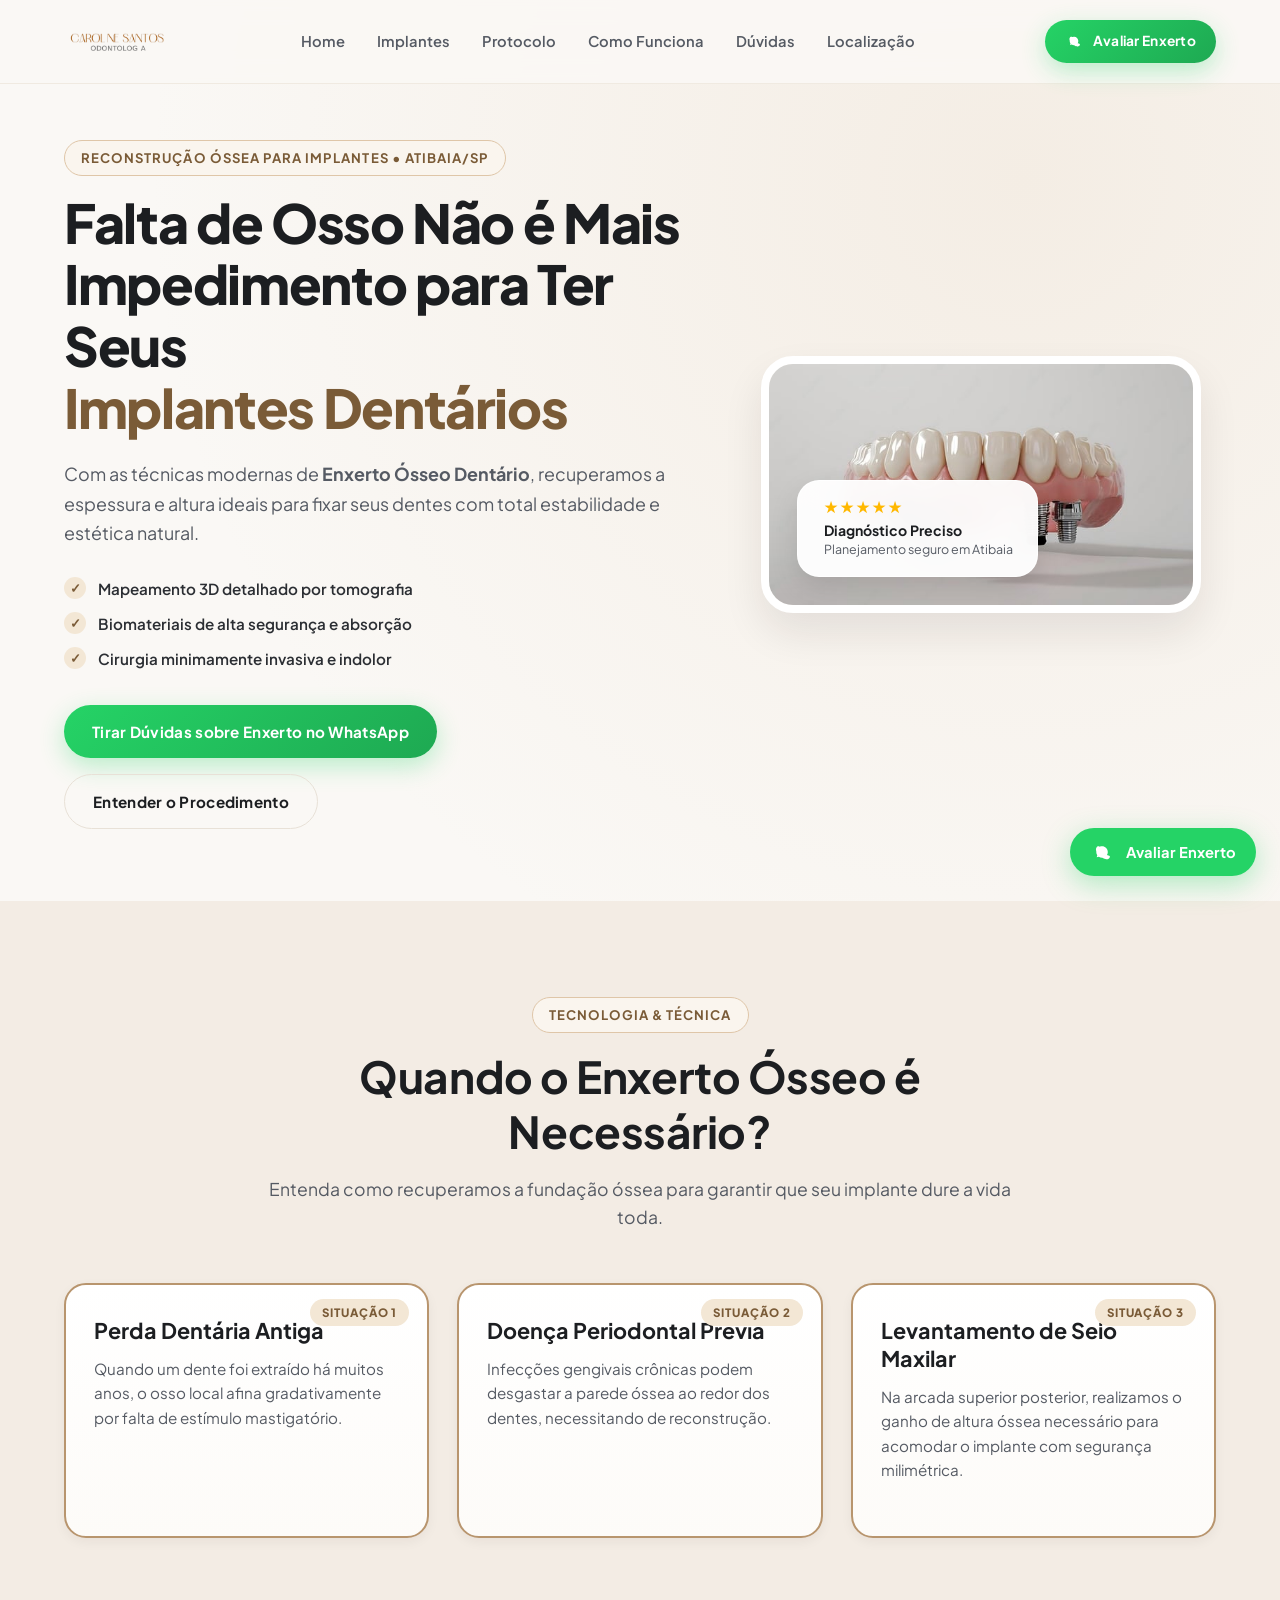
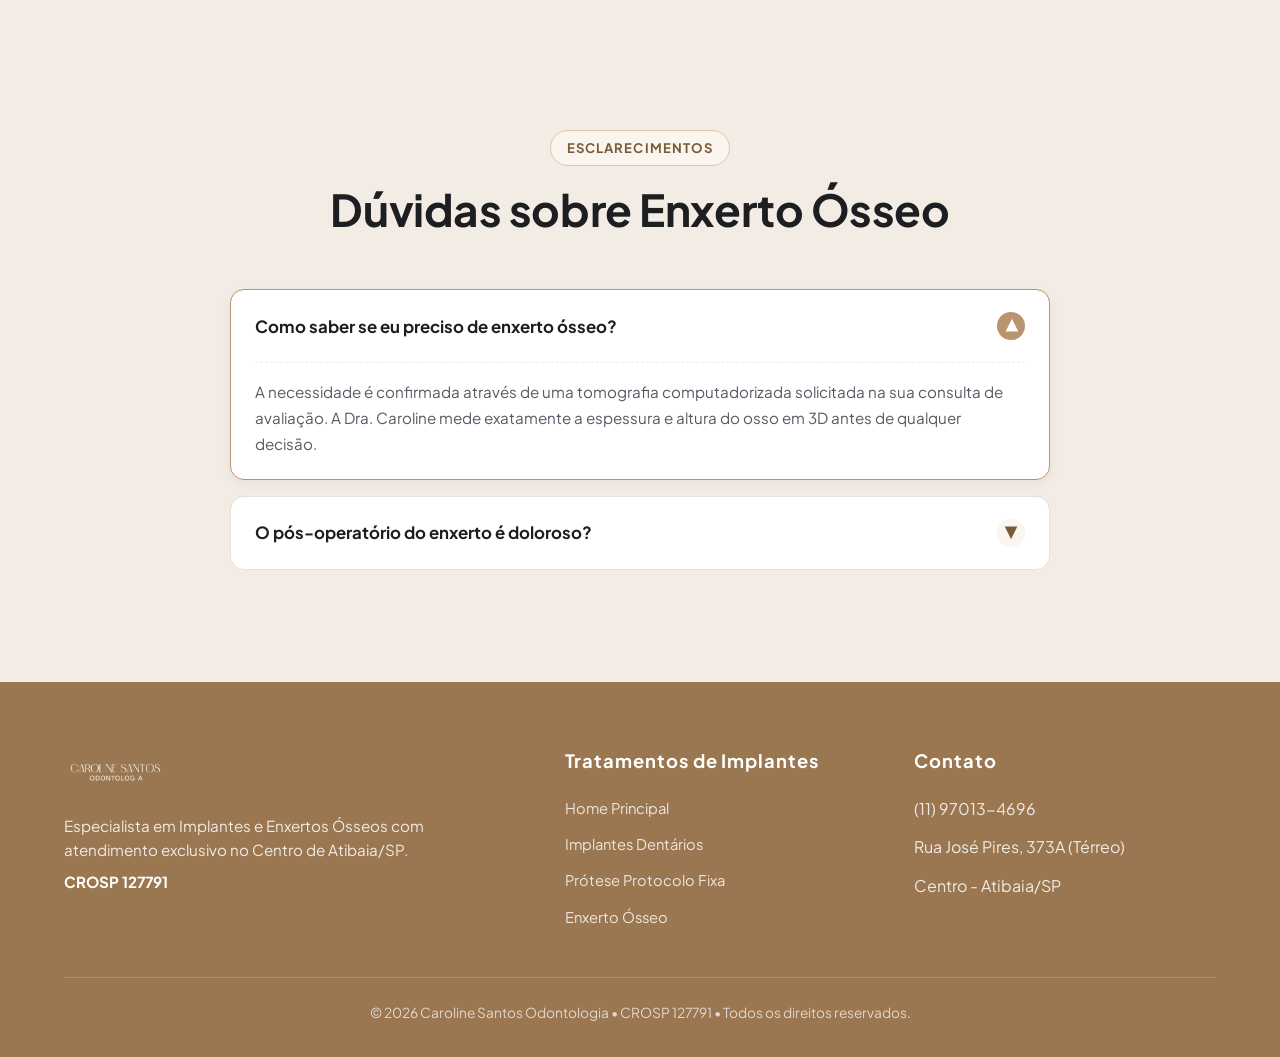
==== enxerto-osseo-atibaia.html @ 73efdcaf "feat(seo): add 3 dedicated landing pages for Implantes, Protocolo and Enxerto Osseo with cross-linki" ====
<!DOCTYPE html>
<html lang="pt-BR">

<head>
  <meta charset="UTF-8">
  <meta name="viewport" content="width=device-width, initial-scale=1.0">
  <title>Enxerto Ósseo Dentário em Atibaia | Dra. Caroline Santos CROSP 127791</title>

  <!-- Meta SEO & Busca Local -->
  <meta name="description"
    content="Tratamento especializado em Enxerto Ósseo Dentário no Centro de Atibaia. Recupere a estrutura e espessura óssea para colocar seu implante dentário com segurança e precisão. Dra. Caroline Santos.">
  <meta name="keywords"
    content="enxerto osseo dentario atibaia, enxerto osseo para implante atibaia, cirurgia de enxerto dentario atibaia, pouco osso para implante atibaia, dra caroline santos">
  <meta name="author" content="Dra. Caroline Santos - CROSP 127791">
  <meta name="robots" content="index, follow">
  <link rel="canonical" href="https://carolinesantosodontologia.com.br/enxerto-osseo-atibaia.html">

  <!-- Open Graph / Redes Sociais -->
  <meta property="og:type" content="website">
  <meta property="og:url" content="https://carolinesantosodontologia.com.br/enxerto-osseo-atibaia.html">
  <meta property="og:title" content="Enxerto Ósseo Dentário em Atibaia | Dra. Caroline Santos">
  <meta property="og:description"
    content="Descobriu que tem pouco osso para implante? Entenda como o enxerto ósseo reconstrói a base do seu sorriso em Atibaia.">
  <meta property="og:image" content="https://carolinesantosodontologia.com.br/assets/img/dra-caroline.webp">
  <meta property="og:locale" content="pt_BR">
  <meta property="og:site_name" content="Caroline Santos Odontologia">

  <!-- Favicon & App Icons -->
  <link rel="icon" type="image/svg+xml" href="assets/img/favicon.svg">
  <link rel="icon" type="image/png" sizes="192x192" href="assets/img/favicon-192.png">
  <link rel="icon" type="image/png" sizes="32x32" href="assets/img/favicon.png">
  <link rel="apple-touch-icon" sizes="180x180" href="assets/img/apple-touch-icon.png">
  <link rel="shortcut icon" href="favicon.ico">
  <meta name="theme-color" content="#FAF8F5">

  <!-- Estilos -->
  <link rel="stylesheet" href="css/style.css?v=4">

  <!-- Schema.org / Dentist & FAQ -->
  <script type="application/ld+json">
  {
    "@context": "https://schema.org",
    "@graph": [
      {
        "@type": "MedicalWebPage",
        "@id": "https://carolinesantosodontologia.com.br/enxerto-osseo-atibaia.html#webpage",
        "url": "https://carolinesantosodontologia.com.br/enxerto-osseo-atibaia.html",
        "name": "Enxerto Ósseo Dentário em Atibaia - Dra. Caroline Santos",
        "description": "Procedimento de reconstrução óssea para instalação segura de implantes dentários em Atibaia/SP.",
        "about": {
          "@type": "MedicalProcedure",
          "name": "Enxerto Ósseo Dentário",
          "procedureType": "SurgicalProcedure"
        }
      },
      {
        "@type": "Dentist",
        "@id": "https://carolinesantosodontologia.com.br/#dentist",
        "name": "Caroline Santos Odontologia",
        "legalName": "Caroline Santos Odontologia - CROSP 127791",
        "url": "https://carolinesantosodontologia.com.br/",
        "telephone": "+55-11-97013-4696",
        "address": {
          "@type": "PostalAddress",
          "streetAddress": "Rua José Pires, 373A, Térreo",
          "addressLocality": "Atibaia",
          "addressRegion": "SP",
          "postalCode": "12940-650",
          "addressCountry": "BR"
        }
      },
      {
        "@type": "FAQPage",
        "@id": "https://carolinesantosodontologia.com.br/enxerto-osseo-atibaia.html#faq",
        "mainEntity": [
          {
            "@type": "Question",
            "name": "Por que o osso da boca diminui após perder um dente?",
            "acceptedAnswer": {
              "@type": "Answer",
              "text": "O osso alveolar depende do estímulo da mastigação para se manter. Quando o dente é perdido, o organismo reabsorve esse osso gradualmente, diminuindo a altura e a espessura da gengiva."
            }
          },
          {
            "@type": "Question",
            "name": "O enxerto pode ser feito no mesmo dia do implante?",
            "acceptedAnswer": {
              "@type": "Answer",
              "text": "Em perdas ósseas leves a moderadas, é comum realizar o enxerto e a instalação do implante na mesma sessão cirúrgica. Em casos de perda severa, aguarda-se a maturação do enxerto para depois instalar o implante."
            }
          }
        ]
      }
    ]
  }
  </script>
</head>

<body>

  <!-- HEADER -->
  <header class="site-header" id="siteHeader">
    <div class="container header-container">
      <a href="index.html" class="brand-logo-link" title="Caroline Santos Odontologia - Página Inicial">
        <img src="assets/img/logo-transparent.webp" alt="Caroline Santos Odontologia - CROSP 127791"
          class="brand-logo-img" width="300" height="150">
      </a>

      <nav class="nav-menu" id="navMenu" aria-label="Navegação">
        <a href="index.html" class="nav-link">Home</a>
        <a href="implantes-dentarios-atibaia.html" class="nav-link">Implantes</a>
        <a href="protese-protocolo-atibaia.html" class="nav-link">Protocolo</a>
        <a href="#como-funciona" class="nav-link">Como Funciona</a>
        <a href="#faq" class="nav-link">Dúvidas</a>
        <a href="index.html#localizacao" class="nav-link">Localização</a>
      </nav>

      <div class="nav-actions">
        <a href="#" class="btn btn-whatsapp btn-sm" data-wa-topic="implantes" title="Avaliar Enxerto com a Dra. Carol">
          <svg width="18" height="18" viewBox="0 0 24 24" fill="currentColor">
            <path
              d="M12.031 6.172c-3.181 0-5.767 2.586-5.768 5.766-.001 1.298.38 2.27 1.019 3.287l-.582 2.128 2.182-.573c.978.58 1.911.928 3.145.929 3.178 0 5.767-2.587 5.768-5.766.001-3.187-2.575-5.77-5.764-5.771zm3.392 8.244c-.144.405-.837.774-1.17.824-.312.045-.634.055-1.042-.077-.428-.139-1.071-.412-1.825-1.082-.969-.861-1.61-1.925-1.802-2.253-.191-.328-.021-.505.15-.676.155-.154.346-.401.519-.601.173-.201.23-.346.346-.576.115-.23.058-.433-.029-.606-.086-.173-.778-1.874-1.066-2.566-.28-.673-.564-.582-.777-.593-.201-.01-.432-.012-.663-.012-.23 0-.605.086-.922.433-.317.346-1.21 1.184-1.21 2.887 0 1.703 1.239 3.348 1.412 3.579.173.231 2.437 3.722 5.904 5.221 2.88 1.246 3.468.997 4.09.939.622-.058 1.996-.816 2.284-1.605.288-.79.288-1.467.201-1.605-.086-.139-.317-.23-.663-.404z" />
          </svg>
          Avaliar Enxerto
        </a>
        <button class="mobile-toggle" id="mobileToggle" aria-label="Abrir Menu">
          <span></span>
          <span></span>
          <span></span>
        </button>
      </div>
    </div>
  </header>

  <main>
    <!-- HERO -->
    <section class="hero-section" id="inicio">
      <div class="container">
        <div class="hero-grid">
          <div class="hero-content">
            <span class="section-badge">
              Reconstrução Óssea para Implantes • Atibaia/SP
            </span>
            <h1 class="hero-title">
              Falta de Osso Não é Mais Impedimento para Ter Seus <span class="highlight">Implantes Dentários</span>
            </h1>
            <p class="hero-description">
              Com as técnicas modernas de <strong>Enxerto Ósseo Dentário</strong>, recuperamos a espessura e altura ideais para fixar seus dentes com total estabilidade e estética natural.
            </p>
            <div class="hero-badges-list">
              <div class="hero-badge-item">
                <span class="hero-badge-icon">✓</span>
                <span>Mapeamento 3D detalhado por tomografia</span>
              </div>
              <div class="hero-badge-item">
                <span class="hero-badge-icon">✓</span>
                <span>Biomateriais de alta segurança e absorção</span>
              </div>
              <div class="hero-badge-item">
                <span class="hero-badge-icon">✓</span>
                <span>Cirurgia minimamente invasiva e indolor</span>
              </div>
            </div>
            <div class="hero-actions">
              <a href="#" class="btn btn-whatsapp" data-wa-topic="implantes">
                Tirar Dúvidas sobre Enxerto no WhatsApp
              </a>
              <a href="#como-funciona" class="btn btn-outline">
                Entender o Procedimento
              </a>
            </div>
          </div>

          <div class="hero-image-wrapper">
            <div class="hero-image-frame">
              <img src="assets/img/implante-dentario.jpg" alt="Enxerto Ósseo e Tomografia em Atibaia"
                class="hero-dra-img" width="800" height="1000" loading="eager">
              <div class="hero-floating-card">
                <div>
                  <div class="floating-stars">★★★★★</div>
                  <div class="floating-text-title">Diagnóstico Preciso</div>
                  <div class="floating-text-sub">Planejamento seguro em Atibaia</div>
                </div>
              </div>
            </div>
          </div>
        </div>
      </div>
    </section>

    <!-- COMO FUNCIONA -->
    <section class="services-section" id="como-funciona">
      <div class="container">
        <div class="section-header">
          <span class="section-badge">Tecnologia & Técnica</span>
          <h2 class="section-title">Quando o Enxerto Ósseo é Necessário?</h2>
          <p class="section-subtitle">
            Entenda como recuperamos a fundação óssea para garantir que seu implante dure a vida toda.
          </p>
        </div>

        <div class="services-grid">
          <div class="service-card featured">
            <span class="service-featured-tag">Situação 1</span>
            <h3 class="service-title">Perda Dentária Antiga</h3>
            <p class="service-desc">
              Quando um dente foi extraído há muitos anos, o osso local afina gradativamente por falta de estímulo mastigatório.
            </p>
          </div>

          <div class="service-card featured">
            <span class="service-featured-tag">Situação 2</span>
            <h3 class="service-title">Doença Periodontal Prévia</h3>
            <p class="service-desc">
              Infecções gengivais crônicas podem desgastar a parede óssea ao redor dos dentes, necessitando de reconstrução.
            </p>
          </div>

          <div class="service-card featured">
            <span class="service-featured-tag">Situação 3</span>
            <h3 class="service-title">Levantamento de Seio Maxilar</h3>
            <p class="service-desc">
              Na arcada superior posterior, realizamos o ganho de altura óssea necessário para acomodar o implante com segurança milimétrica.
            </p>
          </div>
        </div>

      </div>
    </section>

    <!-- FAQ -->
    <section class="faq-section" id="faq">
      <div class="container">
        <div class="section-header">
          <span class="section-badge">Esclarecimentos</span>
          <h2 class="section-title">Dúvidas sobre Enxerto Ósseo</h2>
        </div>

        <div class="faq-wrapper">
          <div class="faq-item active">
            <button class="faq-question">
              <span>Como saber se eu preciso de enxerto ósseo?</span>
              <span class="faq-icon">▼</span>
            </button>
            <div class="faq-answer">
              <div class="faq-answer-inner">
                A necessidade é confirmada através de uma tomografia computadorizada solicitada na sua consulta de avaliação. A Dra. Caroline mede exatamente a espessura e altura do osso em 3D antes de qualquer decisão.
              </div>
            </div>
          </div>

          <div class="faq-item">
            <button class="faq-question">
              <span>O pós-operatório do enxerto é doloroso?</span>
              <span class="faq-icon">▼</span>
            </button>
            <div class="faq-answer">
              <div class="faq-answer-inner">
                Não. É prescrito um protocolo analgésico e anti-inflamatório preventivo. A maioria dos pacientes relata apenas um leve inchaço temporário nos primeiros 2 a 3 dias.
              </div>
            </div>
          </div>
        </div>
      </div>
    </section>
  </main>

  <!-- FOOTER -->
  <footer class="site-footer">
    <div class="container">
      <div class="footer-grid">
        <div class="footer-brand">
          <img src="assets/img/logo-transparent.webp" alt="Caroline Santos Odontologia" class="footer-logo-img"
            width="300" height="150">
          <p>
            Especialista em Implantes e Enxertos Ósseos com atendimento exclusivo no Centro de Atibaia/SP.
          </p>
          <p style="font-weight: 700; color: #FFFFFF; margin-top: 8px;">CROSP 127791</p>
        </div>

        <div>
          <h4 class="footer-heading">Tratamentos de Implantes</h4>
          <div class="footer-links-list">
            <a href="index.html" class="footer-link">Home Principal</a>
            <a href="implantes-dentarios-atibaia.html" class="footer-link">Implantes Dentários</a>
            <a href="protese-protocolo-atibaia.html" class="footer-link">Prótese Protocolo Fixa</a>
            <a href="enxerto-osseo-atibaia.html" class="footer-link">Enxerto Ósseo</a>
          </div>
        </div>

        <div>
          <h4 class="footer-heading">Contato</h4>
          <div class="footer-links-list" style="margin-bottom: 20px;">
            <span style="color: rgba(255,255,255,0.85);">(11) 97013-4696</span>
            <span style="color: rgba(255,255,255,0.85);">Rua José Pires, 373A (Térreo)</span>
            <span style="color: rgba(255,255,255,0.85);">Centro - Atibaia/SP</span>
          </div>
        </div>
      </div>

      <div class="footer-bottom">
        <p>© 2026 Caroline Santos Odontologia • CROSP 127791 • Todos os direitos reservados.</p>
      </div>
    </div>
  </footer>

  <!-- WhatsApp Flutuante -->
  <a href="#" class="floating-whatsapp" data-wa-topic="implantes" title="Falar no WhatsApp" id="whatsappFloating">
    <svg viewBox="0 0 24 24" fill="currentColor">
      <path
        d="M12.031 6.172c-3.181 0-5.767 2.586-5.768 5.766-.001 1.298.38 2.27 1.019 3.287l-.582 2.128 2.182-.573c.978.58 1.911.928 3.145.929 3.178 0 5.767-2.587 5.768-5.766.001-3.187-2.575-5.77-5.764-5.771zm3.392 8.244c-.144.405-.837.774-1.17.824-.312.045-.634.055-1.042-.077-.428-.139-1.071-.412-1.825-1.082-.969-.861-1.61-1.925-1.802-2.253-.191-.328-.021-.505.15-.676.155-.154.346-.401.519-.601.173-.201.23-.346.346-.576.115-.23.058-.433-.029-.606-.086-.173-.778-1.874-1.066-2.566-.28-.673-.564-.582-.777-.593-.201-.01-.432-.012-.663-.012-.23 0-.605.086-.922.433-.317.346-1.21 1.184-1.21 2.887 0 1.703 1.239 3.348 1.412 3.579.173.231 2.437 3.722 5.904 5.221 2.88 1.246 3.468.997 4.09.939.622-.058 1.996-.816 2.284-1.605.288-.79.288-1.467.201-1.605-.086-.139-.317-.23-.663-.404z" />
    </svg>
    <span>Avaliar Enxerto</span>
  </a>

  <script src="js/main.js"></script>
</body>

</html>
---- css/style.css ----
/* ==========================================================================
   DRA. CAROLINE SANTOS ODONTOLOGIA - DESIGN SYSTEM & STYLESHEET
   Identidade: Clean, Acolhedor, Sofisticado, Mobile-First
   ========================================================================== */

/* Google Fonts Import */
@import url('https://fonts.googleapis.com/css2?family=Plus+Jakarta+Sans:wght@300;400;500;600;700;800&display=swap');

:root {
  /* Paleta de Cores Elegante & Acolhedora */
  --color-bg: #FAF8F5;
  --color-surface: #FFFFFF;
  --color-surface-card: #FFFFFF;
  --color-surface-alt: #F3ECE4;
  --color-surface-hover: #FCFAF7;
  
  --color-gold-50: #FAF5EE;
  --color-gold-100: #F3E7D5;
  --color-gold-200: #DFC6A8;
  --color-gold-400: #C9A47B;
  --color-gold: #B8956E;
  --color-gold-dark: #9A7751;
  --color-gold-darker: #7A5B37;

  --color-charcoal-900: #1C1E21;
  --color-charcoal-800: #2B2E33;
  --color-charcoal-600: #555A63;
  --color-charcoal-400: #88909D;
  --color-border: #E8E1D7;
  --color-border-light: #F0EAE1;

  --color-whatsapp: #25D366;
  --color-whatsapp-dark: #128C7E;
  --color-whatsapp-glow: rgba(37, 211, 102, 0.35);

  --color-star: #FFB800;

  /* Tipografia */
  --font-heading: 'Plus Jakarta Sans', -apple-system, BlinkMacSystemFont, 'Segoe UI', Roboto, sans-serif;
  --font-sans: 'Plus Jakarta Sans', -apple-system, BlinkMacSystemFont, 'Segoe UI', Roboto, sans-serif;

  /* Sombras Suaves */
  --shadow-xs: 0 1px 3px rgba(33, 26, 18, 0.04);
  --shadow-sm: 0 4px 12px rgba(33, 26, 18, 0.05);
  --shadow-md: 0 10px 25px rgba(33, 26, 18, 0.07);
  --shadow-lg: 0 20px 40px rgba(33, 26, 18, 0.09);
  --shadow-gold: 0 8px 24px rgba(184, 149, 110, 0.25);

  /* Transições & Raios */
  --radius-sm: 8px;
  --radius-md: 14px;
  --radius-lg: 22px;
  --radius-xl: 32px;
  --radius-pill: 9999px;

  --transition-fast: 0.2s cubic-bezier(0.16, 1, 0.3, 1);
  --transition-base: 0.3s cubic-bezier(0.16, 1, 0.3, 1);
  --transition-smooth: 0.5s cubic-bezier(0.16, 1, 0.3, 1);

  --max-width: 1200px;
  --header-height: 84px;
}

/* ==========================================================================
   RESET & BASE
   ========================================================================== */
*, *::before, *::after {
  box-sizing: border-box;
  margin: 0;
  padding: 0;
}

html {
  scroll-behavior: smooth;
  font-size: 16px;
  -webkit-text-size-adjust: 100%;
}

body {
  font-family: var(--font-sans);
  background-color: var(--color-bg);
  color: var(--color-charcoal-800);
  line-height: 1.65;
  -webkit-font-smoothing: antialiased;
  -moz-osx-font-smoothing: grayscale;
  overflow-x: hidden;
}

img, picture, svg, video {
  display: block;
  max-width: 100%;
  height: auto;
}

a {
  color: inherit;
  text-decoration: none;
  transition: color var(--transition-fast);
}

button {
  font-family: inherit;
  cursor: pointer;
  border: none;
  background: none;
}

ul, ol {
  list-style: none;
}

.container {
  width: 100%;
  max-width: var(--max-width);
  margin-left: auto;
  margin-right: auto;
  padding-left: 24px;
  padding-right: 24px;
}

/* ==========================================================================
   TIPOGRAFIA & TÍTULOS
   ========================================================================== */
.section-badge {
  display: inline-flex;
  align-items: center;
  gap: 8px;
  padding: 6px 16px;
  background: var(--color-gold-50);
  border: 1px solid var(--color-gold-200);
  border-radius: var(--radius-pill);
  font-size: 0.82rem;
  font-weight: 700;
  letter-spacing: 0.08em;
  text-transform: uppercase;
  color: var(--color-gold-darker);
  margin-bottom: 16px;
}

.section-badge svg {
  color: var(--color-gold);
}

.section-header {
  text-align: center;
  max-width: 760px;
  margin: 0 auto 52px auto;
}

.section-title {
  font-family: var(--font-heading);
  font-size: clamp(2rem, 3.6vw, 2.75rem);
  font-weight: 700;
  color: var(--color-charcoal-900);
  line-height: 1.25;
  letter-spacing: -0.01em;
  margin-bottom: 16px;
}

.section-subtitle {
  font-size: 1.1rem;
  color: var(--color-charcoal-600);
  line-height: 1.6;
}

/* ==========================================================================
   BOTÕES & CTAS
   ========================================================================== */
.btn {
  display: inline-flex;
  align-items: center;
  justify-content: center;
  gap: 10px;
  padding: 14px 28px;
  border-radius: var(--radius-pill);
  font-size: 0.95rem;
  font-weight: 700;
  letter-spacing: 0.02em;
  transition: all var(--transition-base);
  text-align: center;
  white-space: nowrap;
}

.btn-primary {
  background: linear-gradient(135deg, var(--color-gold) 0%, var(--color-gold-dark) 100%);
  color: #FFFFFF;
  box-shadow: var(--shadow-gold);
}

.btn-primary:hover {
  transform: translateY(-2px);
  box-shadow: 0 12px 28px rgba(184, 149, 110, 0.38);
  background: linear-gradient(135deg, var(--color-gold-400) 0%, var(--color-gold) 100%);
  color: #FFFFFF;
}

.btn-whatsapp {
  background: linear-gradient(135deg, #25D366 0%, #1EA952 100%);
  color: #FFFFFF;
  box-shadow: 0 8px 24px rgba(37, 211, 102, 0.3);
}

.btn-whatsapp:hover {
  transform: translateY(-2px);
  box-shadow: 0 12px 28px rgba(37, 211, 102, 0.45);
  background: linear-gradient(135deg, #2EE06E 0%, #1FA450 100%);
  color: #FFFFFF;
}

.btn-outline {
  background: transparent;
  color: var(--color-charcoal-900);
  border: 1.5px solid var(--color-border);
}

.btn-outline:hover {
  border-color: var(--color-gold);
  color: var(--color-gold-darker);
  background: var(--color-gold-50);
  transform: translateY(-2px);
}

.btn-sm {
  padding: 10px 20px;
  font-size: 0.86rem;
}

/* ==========================================================================
   HEADER / NAVBAR
   ========================================================================== */
.site-header {
  position: fixed;
  top: 0;
  left: 0;
  width: 100%;
  height: var(--header-height);
  background: rgba(250, 248, 245, 0.92);
  backdrop-filter: blur(14px);
  -webkit-backdrop-filter: blur(14px);
  z-index: 1000;
  border-bottom: 1px solid var(--color-border-light);
  transition: all var(--transition-base);
}

.site-header.scrolled {
  height: 72px;
  background: rgba(255, 255, 255, 0.96);
  box-shadow: var(--shadow-sm);
}

.header-container {
  display: flex;
  align-items: center;
  justify-content: space-between;
  height: 100%;
}

.brand-logo-link {
  display: flex;
  align-items: center;
  gap: 12px;
}

.brand-logo-img {
  height: 54px;
  width: auto;
  object-fit: contain;
  transition: transform var(--transition-fast);
}

.brand-logo-link:hover .brand-logo-img {
  transform: scale(1.02);
}

.footer-logo-img {
  height: 52px;
  width: auto;
  object-fit: contain;
  filter: brightness(0) invert(1);
}

.nav-menu {
  display: flex;
  align-items: center;
  gap: 32px;
}

.nav-link {
  font-size: 0.92rem;
  font-weight: 600;
  color: var(--color-charcoal-600);
  position: relative;
  padding: 6px 0;
}

.nav-link::after {
  content: '';
  position: absolute;
  bottom: 0;
  left: 0;
  width: 0;
  height: 2px;
  background: var(--color-gold);
  transition: width var(--transition-fast);
}

.nav-link:hover {
  color: var(--color-gold-darker);
}

.nav-link:hover::after,
.nav-link.active::after {
  width: 100%;
}

.nav-actions {
  display: flex;
  align-items: center;
  gap: 16px;
}

.mobile-toggle {
  display: none;
  flex-direction: column;
  justify-content: center;
  gap: 5px;
  width: 40px;
  height: 40px;
  border-radius: var(--radius-sm);
  background: var(--color-gold-50);
  border: 1px solid var(--color-border);
  padding: 8px;
  z-index: 1100;
}

.mobile-toggle span {
  display: block;
  height: 2px;
  width: 100%;
  background: var(--color-charcoal-900);
  border-radius: 2px;
  transition: all var(--transition-fast);
}

.mobile-toggle.open span:nth-child(1) {
  transform: translateY(7px) rotate(45deg);
}

.mobile-toggle.open span:nth-child(2) {
  opacity: 0;
}

.mobile-toggle.open span:nth-child(3) {
  transform: translateY(-7px) rotate(-45deg);
}

/* ==========================================================================
   HERO SECTION
   ========================================================================== */
.hero-section {
  padding-top: calc(var(--header-height) + 56px);
  padding-bottom: 72px;
  position: relative;
  background: radial-gradient(circle at 80% 20%, rgba(223, 198, 168, 0.22) 0%, rgba(250, 248, 245, 0) 70%);
  overflow: hidden;
}

.hero-grid {
  display: grid;
  grid-template-columns: 1.15fr 0.85fr;
  align-items: center;
  gap: 48px;
}

.hero-content {
  max-width: 620px;
}

.hero-title {
  font-family: var(--font-heading);
  font-size: clamp(2.35rem, 4.2vw, 3.4rem);
  font-weight: 800;
  line-height: 1.15;
  letter-spacing: -0.025em;
  color: var(--color-charcoal-900);
  margin-bottom: 20px;
}

.hero-title .highlight {
  color: var(--color-gold-darker);
  position: relative;
  display: inline-block;
}

.hero-description {
  font-size: 1.12rem;
  color: var(--color-charcoal-600);
  line-height: 1.65;
  margin-bottom: 28px;
}

.hero-badges-list {
  display: flex;
  flex-direction: column;
  gap: 10px;
  margin-bottom: 34px;
}

.hero-badge-item {
  display: flex;
  align-items: center;
  gap: 12px;
  font-size: 0.95rem;
  font-weight: 600;
  color: var(--color-charcoal-800);
}

.hero-badge-icon {
  width: 22px;
  height: 22px;
  border-radius: 50%;
  background: var(--color-gold-100);
  color: var(--color-gold-darker);
  display: flex;
  align-items: center;
  justify-content: center;
  font-size: 0.8rem;
  flex-shrink: 0;
}

.hero-actions {
  display: flex;
  align-items: center;
  gap: 16px;
  flex-wrap: wrap;
}

.hero-image-wrapper {
  position: relative;
  display: flex;
  justify-content: center;
}

.hero-image-frame {
  position: relative;
  width: 100%;
  max-width: 440px;
  border-radius: var(--radius-xl);
  overflow: hidden;
  box-shadow: var(--shadow-lg);
  border: 8px solid var(--color-surface);
  background: var(--color-gold-50);
}

.hero-dra-img {
  width: 100%;
  height: auto;
  object-fit: cover;
  transition: transform var(--transition-smooth);
}

.hero-image-frame:hover .hero-dra-img {
  transform: scale(1.03);
}

/* Floating Card no Hero */
.hero-floating-card {
  position: absolute;
  bottom: 28px;
  left: 28px;
  background: rgba(255, 255, 255, 0.95);
  backdrop-filter: blur(12px);
  border-radius: var(--radius-lg);
  padding: 18px 24px 18px 26px;
  box-shadow: 0 12px 28px rgba(0, 0, 0, 0.12);
  border: 1px solid rgba(255, 255, 255, 0.85);
  display: flex;
  align-items: center;
  gap: 16px;
  animation: floatSlow 5s ease-in-out infinite;
}

@keyframes floatSlow {
  0%, 100% { transform: translateY(0); }
  50% { transform: translateY(-8px); }
}

.floating-stars {
  color: var(--color-star);
  font-size: 1rem;
  letter-spacing: 2px;
  line-height: 1;
  margin-bottom: 6px;
}

.floating-text-title {
  font-size: 0.88rem;
  font-weight: 700;
  color: var(--color-charcoal-900);
  line-height: 1.3;
  margin-bottom: 2px;
}

.floating-text-sub {
  font-size: 0.78rem;
  color: var(--color-charcoal-600);
  line-height: 1.35;
}

/* ==========================================================================
   TRUST / STATS BAR
   ========================================================================== */
.trust-bar {
  background: var(--color-surface);
  border-top: 1px solid var(--color-border-light);
  border-bottom: 1px solid var(--color-border-light);
  padding: 32px 0;
}

.stats-grid {
  display: grid;
  grid-template-columns: repeat(4, 1fr);
  gap: 24px;
  text-align: center;
}

.stat-item {
  position: relative;
  padding: 0 16px;
}

.stat-item:not(:last-child)::after {
  content: '';
  position: absolute;
  right: 0;
  top: 15%;
  height: 70%;
  width: 1px;
  background: var(--color-border-light);
}

.stat-number {
  font-family: var(--font-heading);
  font-size: 2.2rem;
  font-weight: 800;
  letter-spacing: -0.02em;
  color: var(--color-gold-darker);
  line-height: 1.1;
  margin-bottom: 6px;
}

.stat-label {
  font-size: 0.88rem;
  font-weight: 600;
  color: var(--color-charcoal-600);
}

/* ==========================================================================
   SOBRE MIM (DRA. CAROLINE SANTOS)
   ========================================================================== */
.about-section {
  padding: 96px 0;
  background: var(--color-bg);
}

.about-grid {
  display: grid;
  grid-template-columns: 0.9fr 1.1fr;
  align-items: center;
  gap: 64px;
}

.about-image-col {
  position: relative;
}

.about-photo-wrapper {
  position: relative;
  border-radius: var(--radius-xl);
  overflow: hidden;
  box-shadow: var(--shadow-md);
  border: 6px solid #FFFFFF;
}

.about-photo-wrapper img {
  width: 100%;
  height: auto;
  display: block;
}

.about-badge-cro {
  position: absolute;
  top: 20px;
  right: 20px;
  background: rgba(28, 30, 33, 0.88);
  color: #FFFFFF;
  padding: 8px 16px;
  border-radius: var(--radius-pill);
  font-size: 0.82rem;
  font-weight: 700;
  letter-spacing: 0.05em;
  backdrop-filter: blur(8px);
}

.about-content h2 {
  font-family: var(--font-heading);
  font-size: clamp(2rem, 3.2vw, 2.6rem);
  font-weight: 700;
  color: var(--color-charcoal-900);
  line-height: 1.25;
  margin-bottom: 20px;
}

.about-lead {
  font-size: 1.15rem;
  font-weight: 600;
  color: var(--color-gold-darker);
  line-height: 1.6;
  margin-bottom: 18px;
}

.about-text {
  font-size: 1rem;
  color: var(--color-charcoal-600);
  line-height: 1.75;
  margin-bottom: 24px;
}

.credentials-list {
  display: grid;
  grid-template-columns: 1fr 1fr;
  gap: 14px;
  margin-bottom: 32px;
}

.credential-item {
  display: flex;
  align-items: flex-start;
  gap: 10px;
  font-size: 0.92rem;
  color: var(--color-charcoal-800);
  font-weight: 500;
}

.credential-icon {
  color: var(--color-gold);
  flex-shrink: 0;
  margin-top: 3px;
}

/* ==========================================================================
   TRATAMENTOS ODONTOLÓGICOS
   ========================================================================== */
.services-section {
  padding: 96px 0;
  background: var(--color-surface-alt);
}

.services-grid {
  display: grid;
  grid-template-columns: repeat(auto-fit, minmax(320px, 1fr));
  gap: 28px;
}

.service-card {
  background: var(--color-surface);
  border-radius: var(--radius-lg);
  padding: 32px 28px;
  border: 1px solid var(--color-border);
  box-shadow: var(--shadow-sm);
  transition: all var(--transition-base);
  display: flex;
  flex-direction: column;
  position: relative;
  overflow: hidden;
}

.service-card:hover {
  transform: translateY(-6px);
  box-shadow: var(--shadow-md);
  border-color: var(--color-gold-200);
}

.service-card.featured {
  border: 2px solid var(--color-gold);
  background: linear-gradient(180deg, #FFFFFF 0%, #FDFBF8 100%);
}

.service-featured-tag {
  position: absolute;
  top: 14px;
  right: 18px;
  background: var(--color-gold-100);
  color: var(--color-gold-darker);
  font-size: 0.72rem;
  font-weight: 800;
  text-transform: uppercase;
  letter-spacing: 0.08em;
  padding: 4px 12px;
  border-radius: var(--radius-pill);
}

.service-icon-box {
  width: 58px;
  height: 58px;
  border-radius: var(--radius-md);
  background: var(--color-gold-50);
  border: 1px solid var(--color-gold-200);
  color: var(--color-gold-darker);
  display: flex;
  align-items: center;
  justify-content: center;
  margin-bottom: 22px;
}

.service-title {
  font-family: var(--font-heading);
  font-size: 1.35rem;
  font-weight: 700;
  color: var(--color-charcoal-900);
  margin-bottom: 12px;
  line-height: 1.3;
}

.service-desc {
  font-size: 0.95rem;
  color: var(--color-charcoal-600);
  line-height: 1.6;
  margin-bottom: 22px;
  flex-grow: 1;
}

.service-card-link {
  display: inline-flex;
  align-items: center;
  gap: 8px;
  font-size: 0.88rem;
  font-weight: 700;
  color: var(--color-gold-darker);
  margin-top: auto;
  transition: gap var(--transition-fast);
}

.service-card-link:hover {
  gap: 12px;
  color: var(--color-charcoal-900);
}

/* ==========================================================================
   DIFERENCIAIS REAIS (SEM SCANNER 3D)
   ========================================================================== */
.differentials-section {
  padding: 96px 0;
  background: var(--color-bg);
}

.differentials-grid {
  display: grid;
  grid-template-columns: repeat(auto-fit, minmax(280px, 1fr));
  gap: 28px;
  margin-bottom: 56px;
}

.differential-card {
  background: var(--color-surface);
  border-radius: var(--radius-md);
  padding: 32px 24px;
  border: 1px solid var(--color-border-light);
  box-shadow: var(--shadow-xs);
  transition: all var(--transition-base);
  text-align: center;
}

.differential-card:hover {
  transform: translateY(-4px);
  box-shadow: var(--shadow-sm);
  border-color: var(--color-gold-200);
}

.diff-icon-circle {
  width: 64px;
  height: 64px;
  border-radius: 50%;
  background: var(--color-gold-50);
  color: var(--color-gold-darker);
  display: flex;
  align-items: center;
  justify-content: center;
  margin: 0 auto 20px auto;
  border: 1px solid var(--color-gold-200);
}

.diff-title {
  font-family: var(--font-heading);
  font-size: 1.18rem;
  font-weight: 700;
  color: var(--color-charcoal-900);
  margin-bottom: 12px;
}

.diff-text {
  font-size: 0.92rem;
  color: var(--color-charcoal-600);
  line-height: 1.6;
}

/* Banner de Acessibilidade Real */
.accessibility-banner {
  background: var(--color-surface);
  border: 1px solid var(--color-border);
  border-radius: var(--radius-xl);
  overflow: hidden;
  box-shadow: var(--shadow-sm);
  display: grid;
  grid-template-columns: 1fr 1fr;
  align-items: center;
}

.acc-banner-content {
  padding: 48px;
}

.acc-banner-content h3 {
  font-family: var(--font-heading);
  font-size: 1.85rem;
  font-weight: 700;
  color: var(--color-charcoal-900);
  margin-bottom: 16px;
  line-height: 1.3;
}

.acc-banner-content p {
  font-size: 1rem;
  color: var(--color-charcoal-600);
  line-height: 1.65;
  margin-bottom: 24px;
}

.acc-features-list {
  display: flex;
  flex-direction: column;
  gap: 12px;
}

.acc-feature-item {
  display: flex;
  align-items: center;
  gap: 12px;
  font-size: 0.95rem;
  font-weight: 600;
  color: var(--color-charcoal-800);
}

.acc-banner-image {
  height: 100%;
  min-height: 340px;
  position: relative;
  overflow: hidden;
}

.acc-banner-image img {
  width: 100%;
  height: 100%;
  object-fit: cover;
}

/* ==========================================================================
   AVALIAÇÕES REAIS (GOOGLE REVIEWS)
   ========================================================================== */
.reviews-section {
  padding: 96px 0;
  background: var(--color-surface-alt);
}

.google-trust-badge {
  display: inline-flex;
  align-items: center;
  gap: 12px;
  background: #FFFFFF;
  padding: 10px 22px;
  border-radius: var(--radius-pill);
  box-shadow: var(--shadow-xs);
  border: 1px solid var(--color-border);
  margin-bottom: 20px;
}

.google-icon-svg {
  width: 22px;
  height: 22px;
}

.reviews-grid {
  display: grid;
  grid-template-columns: repeat(auto-fit, minmax(320px, 1fr));
  gap: 24px;
  margin-bottom: 40px;
}

.review-card {
  background: #FFFFFF;
  border-radius: var(--radius-md);
  padding: 28px;
  border: 1px solid var(--color-border);
  box-shadow: var(--shadow-xs);
  transition: all var(--transition-base);
  display: flex;
  flex-direction: column;
  justify-content: space-between;
}

.review-card:hover {
  transform: translateY(-4px);
  box-shadow: var(--shadow-sm);
}

.review-card-top {
  display: flex;
  align-items: center;
  justify-content: space-between;
  margin-bottom: 16px;
}

.review-author-info {
  display: flex;
  align-items: center;
  gap: 12px;
}

.review-avatar {
  width: 44px;
  height: 44px;
  border-radius: 50%;
  background: var(--color-gold-100);
  color: var(--color-gold-darker);
  font-weight: 700;
  font-size: 1.1rem;
  display: flex;
  align-items: center;
  justify-content: center;
}

.review-author-name {
  font-weight: 700;
  font-size: 0.95rem;
  color: var(--color-charcoal-900);
}

.review-author-loc {
  font-size: 0.8rem;
  color: var(--color-charcoal-400);
}

.review-stars {
  color: var(--color-star);
  font-size: 1rem;
  letter-spacing: 2px;
  margin-bottom: 14px;
}

.review-text {
  font-size: 0.92rem;
  color: var(--color-charcoal-600);
  line-height: 1.65;
  font-style: italic;
}

/* ==========================================================================
   ARTIGOS E GUIA DO PACIENTE (ANTIGO BLOG INTEGRADO)
   ========================================================================== */
.articles-section {
  padding: 96px 0;
  background: var(--color-bg);
}

.articles-grid {
  display: grid;
  grid-template-columns: repeat(auto-fit, minmax(320px, 1fr));
  gap: 28px;
}

.article-card {
  background: var(--color-surface);
  border-radius: var(--radius-lg);
  overflow: hidden;
  border: 1px solid var(--color-border);
  box-shadow: var(--shadow-xs);
  transition: all var(--transition-base);
  display: flex;
  flex-direction: column;
}

.article-card:hover {
  transform: translateY(-5px);
  box-shadow: var(--shadow-md);
  border-color: var(--color-gold-200);
}

.article-image-box {
  height: 200px;
  overflow: hidden;
  background: var(--color-gold-50);
  position: relative;
}

.article-image-box img {
  width: 100%;
  height: 100%;
  object-fit: cover;
  transition: transform var(--transition-smooth);
}

.article-card:hover .article-image-box img {
  transform: scale(1.05);
}

.article-content {
  padding: 24px;
  display: flex;
  flex-direction: column;
  flex-grow: 1;
}

.article-category {
  font-size: 0.75rem;
  font-weight: 700;
  text-transform: uppercase;
  color: var(--color-gold-darker);
  letter-spacing: 0.08em;
  margin-bottom: 8px;
}

.article-title {
  font-family: var(--font-heading);
  font-size: 1.18rem;
  font-weight: 700;
  color: var(--color-charcoal-900);
  line-height: 1.35;
  margin-bottom: 12px;
}

.article-snippet {
  font-size: 0.9rem;
  color: var(--color-charcoal-600);
  line-height: 1.6;
  margin-bottom: 20px;
  flex-grow: 1;
}

/* ==========================================================================
   FAQ / DÚVIDAS FREQUENTES (ACORDEÃO DINÂMICO)
   ========================================================================== */
.faq-section {
  padding: 96px 0;
  background: var(--color-surface-alt);
}

.faq-wrapper {
  max-width: 820px;
  margin: 0 auto;
}

.faq-item {
  background: #FFFFFF;
  border-radius: var(--radius-md);
  border: 1px solid var(--color-border);
  margin-bottom: 16px;
  overflow: hidden;
  transition: all var(--transition-fast);
}

.faq-item.active {
  border-color: var(--color-gold);
  box-shadow: var(--shadow-sm);
}

.faq-question {
  width: 100%;
  padding: 22px 24px;
  display: flex;
  align-items: center;
  justify-content: space-between;
  gap: 16px;
  text-align: left;
  font-size: 1.05rem;
  font-weight: 700;
  color: var(--color-charcoal-900);
  transition: color var(--transition-fast);
}

.faq-question:hover {
  color: var(--color-gold-darker);
}

.faq-icon {
  width: 28px;
  height: 28px;
  border-radius: 50%;
  background: var(--color-gold-50);
  color: var(--color-gold-darker);
  display: flex;
  align-items: center;
  justify-content: center;
  flex-shrink: 0;
  transition: transform var(--transition-fast);
}

.faq-item.active .faq-icon {
  transform: rotate(180deg);
  background: var(--color-gold);
  color: #FFFFFF;
}

.faq-answer {
  max-height: 0;
  overflow: hidden;
  transition: max-height 0.35s ease-out, padding 0.35s ease;
  padding: 0 24px;
}

.faq-item.active .faq-answer {
  max-height: 500px;
  padding-bottom: 22px;
}

.faq-answer-inner {
  font-size: 0.95rem;
  color: var(--color-charcoal-600);
  line-height: 1.7;
  border-top: 1px dashed var(--color-border-light);
  padding-top: 16px;
}

/* ==========================================================================
   LOCALIZAÇÃO E CONTATO (ATENÇÃO ESPECIAL A ATIBAIA)
   ========================================================================== */
.location-section {
  padding: 96px 0;
  background: var(--color-bg);
}

.location-grid {
  display: grid;
  grid-template-columns: 1fr 1fr;
  gap: 40px;
  align-items: stretch;
}

.location-card {
  background: var(--color-surface);
  border-radius: var(--radius-xl);
  padding: 44px;
  border: 1px solid var(--color-border);
  box-shadow: var(--shadow-sm);
  display: flex;
  flex-direction: column;
  justify-content: space-between;
}

.location-info-list {
  display: flex;
  flex-direction: column;
  gap: 22px;
  margin: 28px 0 34px 0;
}

.loc-item {
  display: flex;
  align-items: flex-start;
  gap: 16px;
}

.loc-icon-box {
  width: 44px;
  height: 44px;
  border-radius: var(--radius-sm);
  background: var(--color-gold-50);
  color: var(--color-gold-darker);
  display: flex;
  align-items: center;
  justify-content: center;
  flex-shrink: 0;
}

.loc-title {
  font-size: 0.82rem;
  font-weight: 700;
  text-transform: uppercase;
  letter-spacing: 0.06em;
  color: var(--color-charcoal-400);
  margin-bottom: 4px;
}

.loc-detail {
  font-size: 1rem;
  font-weight: 600;
  color: var(--color-charcoal-900);
  line-height: 1.5;
}

.map-wrapper {
  background: var(--color-surface);
  border-radius: var(--radius-xl);
  overflow: hidden;
  border: 1px solid var(--color-border);
  box-shadow: var(--shadow-sm);
  min-height: 380px;
  display: flex;
  flex-direction: column;
}

.map-wrapper iframe {
  width: 100%;
  height: 100%;
  min-height: 380px;
  border: 0;
}

/* ==========================================================================
   RODAPÉ ELEGANTE (COR MARCA WARM BRONZE)
   ========================================================================== */
.site-footer {
  background: var(--color-gold-dark);
  color: #FFFFFF;
  padding: 64px 0 32px 0;
}

.footer-grid {
  display: grid;
  grid-template-columns: 1.5fr 1fr 1fr;
  gap: 48px;
  margin-bottom: 48px;
}

.footer-brand p {
  color: rgba(255, 255, 255, 0.85);
  font-size: 0.95rem;
  line-height: 1.6;
  margin-top: 16px;
  max-width: 380px;
}

.footer-heading {
  font-family: var(--font-heading);
  font-size: 1.15rem;
  font-weight: 700;
  margin-bottom: 20px;
  color: #FFFFFF;
  letter-spacing: 0.05em;
}

.footer-links-list {
  display: flex;
  flex-direction: column;
  gap: 12px;
}

.footer-link {
  color: rgba(255, 255, 255, 0.82);
  font-size: 0.92rem;
  transition: color var(--transition-fast);
}

.footer-link:hover {
  color: #FFFFFF;
  text-decoration: underline;
}

.footer-social-links {
  display: flex;
  gap: 14px;
}

.social-circle-btn {
  width: 42px;
  height: 42px;
  border-radius: 50%;
  background: rgba(255, 255, 255, 0.15);
  color: #FFFFFF;
  display: flex;
  align-items: center;
  justify-content: center;
  transition: all var(--transition-fast);
}

.social-circle-btn:hover {
  background: #FFFFFF;
  color: var(--color-gold-dark);
  transform: translateY(-3px);
}

.footer-bottom {
  border-top: 1px solid rgba(255, 255, 255, 0.15);
  padding-top: 24px;
  text-align: center;
  font-size: 0.86rem;
  color: rgba(255, 255, 255, 0.7);
}

/* ==========================================================================
   WHATSAPP FLUTUANTE & STICKY MOBILE BAR
   ========================================================================== */
.floating-whatsapp {
  position: fixed;
  bottom: 24px;
  right: 24px;
  z-index: 999;
  display: flex;
  align-items: center;
  gap: 12px;
  background: var(--color-whatsapp);
  color: #FFFFFF;
  padding: 12px 20px;
  border-radius: var(--radius-pill);
  box-shadow: 0 8px 28px var(--color-whatsapp-glow);
  font-weight: 700;
  font-size: 0.92rem;
  transition: all var(--transition-base);
  animation: pulseGlow 2.5s infinite;
}

@keyframes pulseGlow {
  0% { box-shadow: 0 0 0 0 rgba(37, 211, 102, 0.6); }
  70% { box-shadow: 0 0 0 14px rgba(37, 211, 102, 0); }
  100% { box-shadow: 0 0 0 0 rgba(37, 211, 102, 0); }
}

.floating-whatsapp:hover {
  transform: translateY(-3px) scale(1.02);
  background: #20BA5A;
  color: #FFFFFF;
}

.floating-whatsapp svg {
  width: 24px;
  height: 24px;
}

/* ==========================================================================
   RESPONSIVIDADE (MOBILE-FIRST POLISH)
   ========================================================================== */
@media (max-width: 992px) {
  .hero-grid {
    grid-template-columns: 1fr;
    text-align: center;
    gap: 40px;
  }

  .hero-content {
    max-width: 100%;
    margin: 0 auto;
  }

  .hero-badges-list {
    align-items: center;
  }

  .hero-actions {
    justify-content: center;
  }

  .hero-floating-card {
    left: 10px;
    bottom: 10px;
  }

  .about-grid {
    grid-template-columns: 1fr;
    gap: 40px;
  }

  .accessibility-banner {
    grid-template-columns: 1fr;
  }

  .acc-banner-content {
    padding: 32px 24px;
  }

  .location-grid {
    grid-template-columns: 1fr;
  }

  .stats-grid {
    grid-template-columns: repeat(2, 1fr);
    row-gap: 32px;
  }

  .stat-item:nth-child(2)::after {
    display: none;
  }

  .footer-grid {
    grid-template-columns: 1fr;
    gap: 32px;
  }
}

@media (max-width: 768px) {
  :root {
    --header-height: 72px;
  }

  .mobile-toggle {
    display: flex;
  }

  .nav-menu {
    position: fixed;
    top: var(--header-height);
    left: 0;
    width: 100%;
    background: #FFFFFF;
    flex-direction: column;
    align-items: flex-start;
    padding: 24px;
    gap: 20px;
    border-bottom: 1px solid var(--color-border);
    box-shadow: var(--shadow-md);
    transform: translateY(-120%);
    opacity: 0;
    pointer-events: none;
    transition: all var(--transition-base);
  }

  .nav-menu.active {
    transform: translateY(0);
    opacity: 1;
    pointer-events: all;
  }

  .nav-actions .btn {
    display: none; /* Deixar foco na navegação e botão flutuante */
  }

  .hero-title {
    font-size: 2.15rem;
  }

  .stats-grid {
    grid-template-columns: 1fr 1fr;
    gap: 20px;
  }

  .stat-number {
    font-size: 1.85rem;
  }

  .credentials-list {
    grid-template-columns: 1fr;
  }

  .floating-whatsapp span {
    display: none; /* Modo ícone compacto no mobile para não cobrir a tela */
  }

  .floating-whatsapp {
    padding: 14px;
    border-radius: 50%;
    bottom: 20px;
    right: 20px;
  }
}
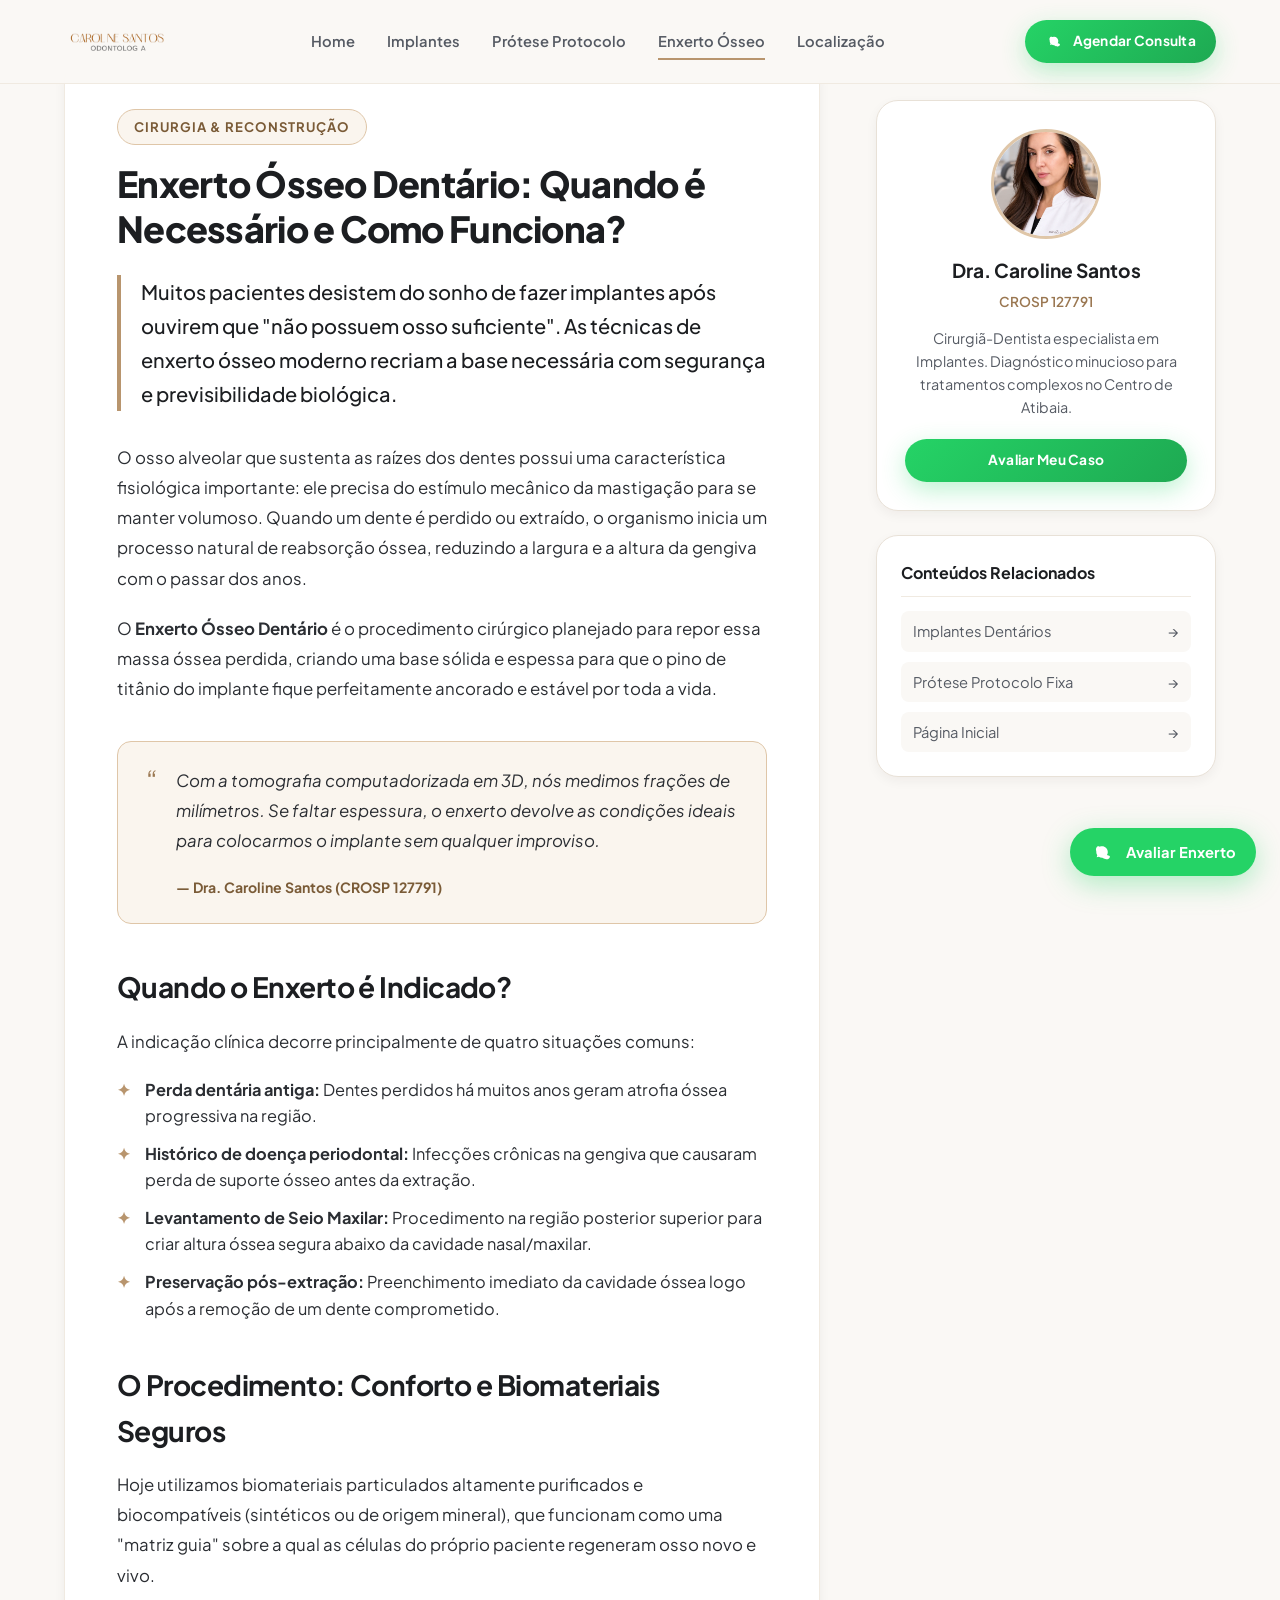
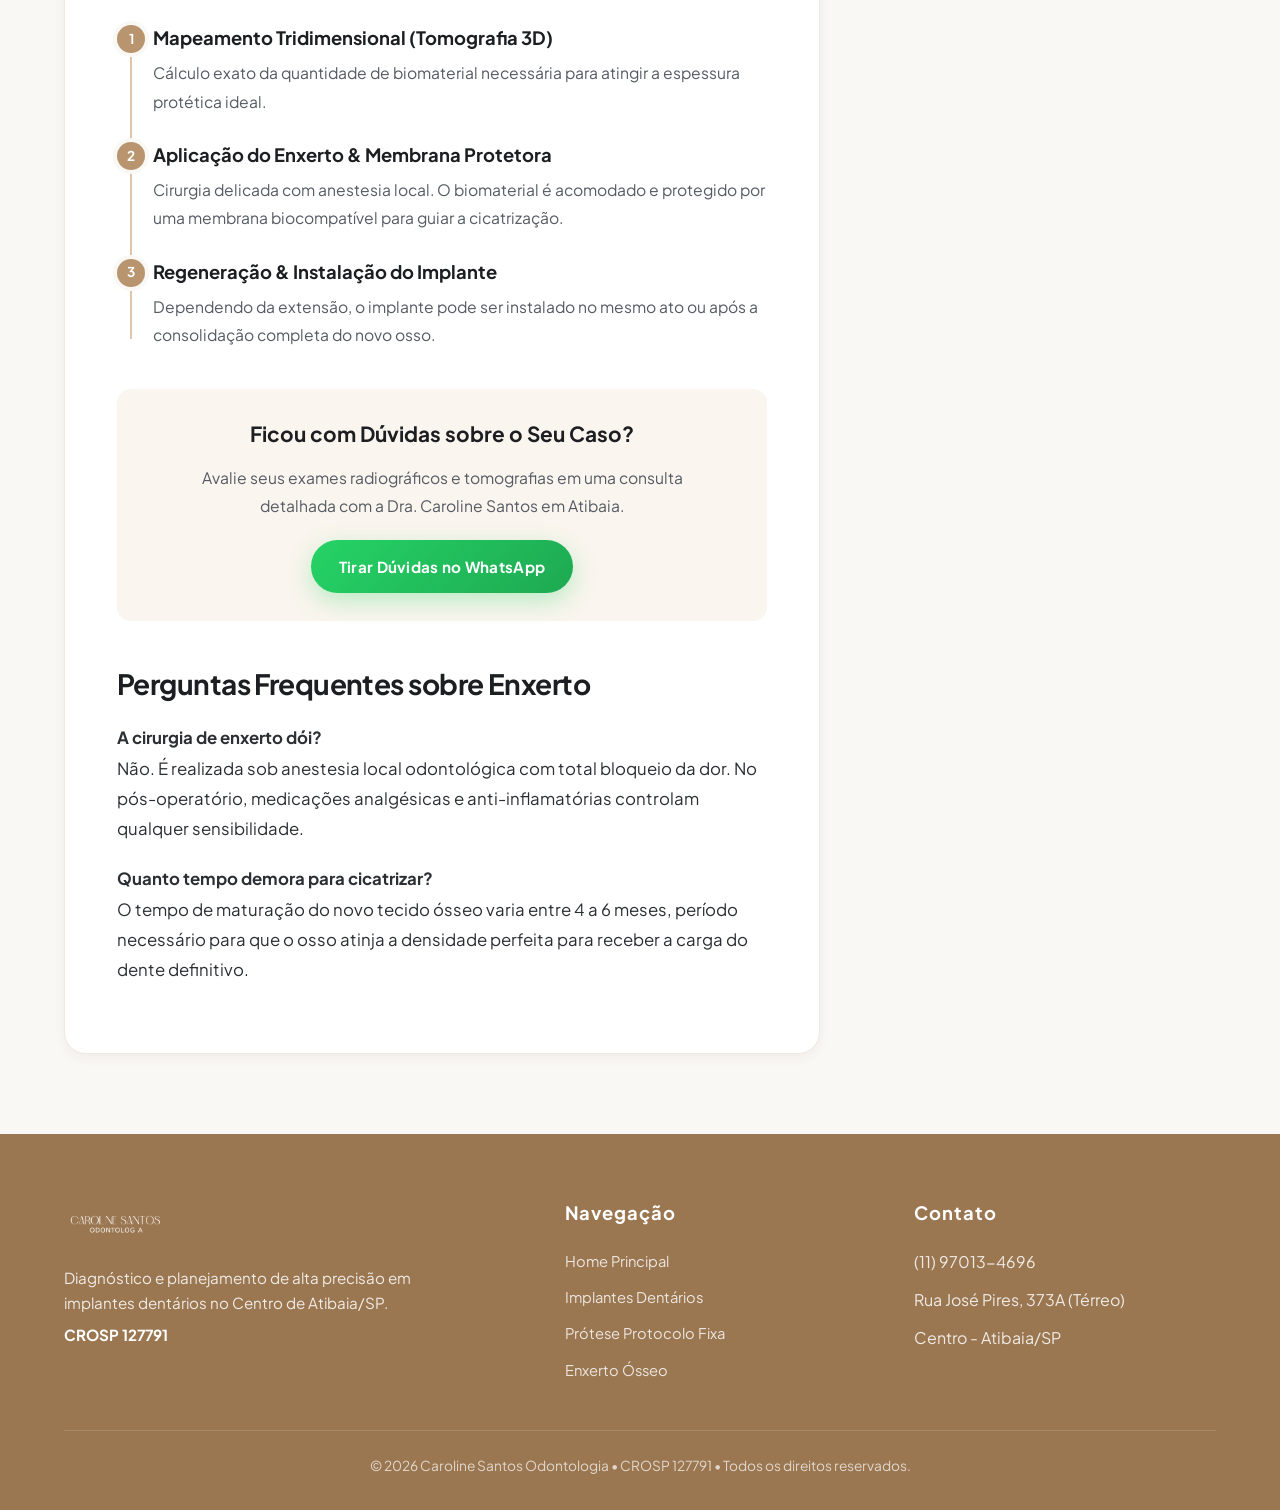
==== commit 1166fba3: "refactor(ui): apply fluid editorial article layout to SEO landing pages" ====
--- a/enxerto-osseo-atibaia.html
+++ b/enxerto-osseo-atibaia.html
@@ -4,23 +4,23 @@
 <head>
   <meta charset="UTF-8">
   <meta name="viewport" content="width=device-width, initial-scale=1.0">
-  <title>Enxerto Ósseo Dentário em Atibaia | Dra. Caroline Santos CROSP 127791</title>
+  <title>Enxerto Ósseo Dentário em Atibaia | Dra. Caroline Santos</title>
 
   <!-- Meta SEO & Busca Local -->
   <meta name="description"
-    content="Tratamento especializado em Enxerto Ósseo Dentário no Centro de Atibaia. Recupere a estrutura e espessura óssea para colocar seu implante dentário com segurança e precisão. Dra. Caroline Santos.">
+    content="Entenda como funciona o Enxerto Ósseo Dentário em Atibaia. Recupere a espessura e altura óssea para instalar seu implante com segurança. Dra. Caroline Santos (CROSP 127791).">
   <meta name="keywords"
     content="enxerto osseo dentario atibaia, enxerto osseo para implante atibaia, cirurgia de enxerto dentario atibaia, pouco osso para implante atibaia, dra caroline santos">
   <meta name="author" content="Dra. Caroline Santos - CROSP 127791">
   <meta name="robots" content="index, follow">
   <link rel="canonical" href="https://carolinesantosodontologia.com.br/enxerto-osseo-atibaia.html">
 
-  <!-- Open Graph / Redes Sociais -->
-  <meta property="og:type" content="website">
+  <!-- Open Graph -->
+  <meta property="og:type" content="article">
   <meta property="og:url" content="https://carolinesantosodontologia.com.br/enxerto-osseo-atibaia.html">
   <meta property="og:title" content="Enxerto Ósseo Dentário em Atibaia | Dra. Caroline Santos">
   <meta property="og:description"
-    content="Descobriu que tem pouco osso para implante? Entenda como o enxerto ósseo reconstrói a base do seu sorriso em Atibaia.">
+    content="Falta de osso para implante dentário? Conheça as técnicas modernas de reconstrução óssea com a Dra. Caroline Santos em Atibaia.">
   <meta property="og:image" content="https://carolinesantosodontologia.com.br/assets/img/dra-caroline.webp">
   <meta property="og:locale" content="pt_BR">
   <meta property="og:site_name" content="Caroline Santos Odontologia">
@@ -34,9 +34,9 @@
   <meta name="theme-color" content="#FAF8F5">
 
   <!-- Estilos -->
-  <link rel="stylesheet" href="css/style.css?v=4">
-
-  <!-- Schema.org / Dentist & FAQ -->
+  <link rel="stylesheet" href="css/style.css?v=5">
+
+  <!-- Schema.org -->
   <script type="application/ld+json">
   {
     "@context": "https://schema.org",
@@ -46,19 +46,18 @@
         "@id": "https://carolinesantosodontologia.com.br/enxerto-osseo-atibaia.html#webpage",
         "url": "https://carolinesantosodontologia.com.br/enxerto-osseo-atibaia.html",
         "name": "Enxerto Ósseo Dentário em Atibaia - Dra. Caroline Santos",
-        "description": "Procedimento de reconstrução óssea para instalação segura de implantes dentários em Atibaia/SP.",
-        "about": {
-          "@type": "MedicalProcedure",
-          "name": "Enxerto Ósseo Dentário",
-          "procedureType": "SurgicalProcedure"
+        "description": "Procedimentos de reconstrução e ganho de volume ósseo para viabilizar implantes.",
+        "author": {
+          "@type": "Person",
+          "name": "Dra. Caroline Santos",
+          "jobTitle": "Cirurgiã-Dentista Especialista em Implantes",
+          "identifier": "CROSP 127791"
         }
       },
       {
         "@type": "Dentist",
         "@id": "https://carolinesantosodontologia.com.br/#dentist",
         "name": "Caroline Santos Odontologia",
-        "legalName": "Caroline Santos Odontologia - CROSP 127791",
-        "url": "https://carolinesantosodontologia.com.br/",
         "telephone": "+55-11-97013-4696",
         "address": {
           "@type": "PostalAddress",
@@ -68,28 +67,6 @@
           "postalCode": "12940-650",
           "addressCountry": "BR"
         }
-      },
-      {
-        "@type": "FAQPage",
-        "@id": "https://carolinesantosodontologia.com.br/enxerto-osseo-atibaia.html#faq",
-        "mainEntity": [
-          {
-            "@type": "Question",
-            "name": "Por que o osso da boca diminui após perder um dente?",
-            "acceptedAnswer": {
-              "@type": "Answer",
-              "text": "O osso alveolar depende do estímulo da mastigação para se manter. Quando o dente é perdido, o organismo reabsorve esse osso gradualmente, diminuindo a altura e a espessura da gengiva."
-            }
-          },
-          {
-            "@type": "Question",
-            "name": "O enxerto pode ser feito no mesmo dia do implante?",
-            "acceptedAnswer": {
-              "@type": "Answer",
-              "text": "Em perdas ósseas leves a moderadas, é comum realizar o enxerto e a instalação do implante na mesma sessão cirúrgica. Em casos de perda severa, aguarda-se a maturação do enxerto para depois instalar o implante."
-            }
-          }
-        ]
       }
     ]
   }
@@ -101,7 +78,7 @@
   <!-- HEADER -->
   <header class="site-header" id="siteHeader">
     <div class="container header-container">
-      <a href="index.html" class="brand-logo-link" title="Caroline Santos Odontologia - Página Inicial">
+      <a href="index.html" class="brand-logo-link" title="Caroline Santos Odontologia - Início">
         <img src="assets/img/logo-transparent.webp" alt="Caroline Santos Odontologia - CROSP 127791"
           class="brand-logo-img" width="300" height="150">
       </a>
@@ -109,19 +86,18 @@
       <nav class="nav-menu" id="navMenu" aria-label="Navegação">
         <a href="index.html" class="nav-link">Home</a>
         <a href="implantes-dentarios-atibaia.html" class="nav-link">Implantes</a>
-        <a href="protese-protocolo-atibaia.html" class="nav-link">Protocolo</a>
-        <a href="#como-funciona" class="nav-link">Como Funciona</a>
-        <a href="#faq" class="nav-link">Dúvidas</a>
+        <a href="protese-protocolo-atibaia.html" class="nav-link">Prótese Protocolo</a>
+        <a href="enxerto-osseo-atibaia.html" class="nav-link active">Enxerto Ósseo</a>
         <a href="index.html#localizacao" class="nav-link">Localização</a>
       </nav>
 
       <div class="nav-actions">
-        <a href="#" class="btn btn-whatsapp btn-sm" data-wa-topic="implantes" title="Avaliar Enxerto com a Dra. Carol">
+        <a href="#" class="btn btn-whatsapp btn-sm" data-wa-topic="implantes" title="Agendar Consulta">
           <svg width="18" height="18" viewBox="0 0 24 24" fill="currentColor">
             <path
               d="M12.031 6.172c-3.181 0-5.767 2.586-5.768 5.766-.001 1.298.38 2.27 1.019 3.287l-.582 2.128 2.182-.573c.978.58 1.911.928 3.145.929 3.178 0 5.767-2.587 5.768-5.766.001-3.187-2.575-5.77-5.764-5.771zm3.392 8.244c-.144.405-.837.774-1.17.824-.312.045-.634.055-1.042-.077-.428-.139-1.071-.412-1.825-1.082-.969-.861-1.61-1.925-1.802-2.253-.191-.328-.021-.505.15-.676.155-.154.346-.401.519-.601.173-.201.23-.346.346-.576.115-.23.058-.433-.029-.606-.086-.173-.778-1.874-1.066-2.566-.28-.673-.564-.582-.777-.593-.201-.01-.432-.012-.663-.012-.23 0-.605.086-.922.433-.317.346-1.21 1.184-1.21 2.887 0 1.703 1.239 3.348 1.412 3.579.173.231 2.437 3.722 5.904 5.221 2.88 1.246 3.468.997 4.09.939.622-.058 1.996-.816 2.284-1.605.288-.79.288-1.467.201-1.605-.086-.139-.317-.23-.663-.404z" />
           </svg>
-          Avaliar Enxerto
+          Agendar Consulta
         </a>
         <button class="mobile-toggle" id="mobileToggle" aria-label="Abrir Menu">
           <span></span>
@@ -132,137 +108,136 @@
     </div>
   </header>
 
-  <main>
-    <!-- HERO -->
-    <section class="hero-section" id="inicio">
-      <div class="container">
-        <div class="hero-grid">
-          <div class="hero-content">
-            <span class="section-badge">
-              Reconstrução Óssea para Implantes • Atibaia/SP
-            </span>
-            <h1 class="hero-title">
-              Falta de Osso Não é Mais Impedimento para Ter Seus <span class="highlight">Implantes Dentários</span>
-            </h1>
-            <p class="hero-description">
-              Com as técnicas modernas de <strong>Enxerto Ósseo Dentário</strong>, recuperamos a espessura e altura ideais para fixar seus dentes com total estabilidade e estética natural.
-            </p>
-            <div class="hero-badges-list">
-              <div class="hero-badge-item">
-                <span class="hero-badge-icon">✓</span>
-                <span>Mapeamento 3D detalhado por tomografia</span>
-              </div>
-              <div class="hero-badge-item">
-                <span class="hero-badge-icon">✓</span>
-                <span>Biomateriais de alta segurança e absorção</span>
-              </div>
-              <div class="hero-badge-item">
-                <span class="hero-badge-icon">✓</span>
-                <span>Cirurgia minimamente invasiva e indolor</span>
-              </div>
-            </div>
-            <div class="hero-actions">
+  <main class="editorial-layout">
+    <div class="container">
+      <div class="editorial-grid">
+
+        <!-- CONTEÚDO EDITORIAL FLUIDO -->
+        <article class="editorial-main">
+          <span class="section-badge">Cirurgia & Reconstrução</span>
+          
+          <h1 style="font-family: var(--font-heading); font-size: 2.25rem; font-weight: 800; color: var(--color-charcoal-900); line-height: 1.25; margin-bottom: 24px; letter-spacing: -0.02em;">
+            Enxerto Ósseo Dentário: Quando é Necessário e Como Funciona?
+          </h1>
+
+          <p class="editorial-lead">
+            Muitos pacientes desistem do sonho de fazer implantes após ouvirem que "não possuem osso suficiente". As técnicas de enxerto ósseo moderno recriam a base necessária com segurança e previsibilidade biológica.
+          </p>
+
+          <div class="editorial-body">
+            <p>
+              O osso alveolar que sustenta as raízes dos dentes possui uma característica fisiológica importante: ele precisa do estímulo mecânico da mastigação para se manter volumoso. Quando um dente é perdido ou extraído, o organismo inicia um processo natural de reabsorção óssea, reduzindo a largura e a altura da gengiva com o passar dos anos.
+            </p>
+
+            <p>
+              O <strong>Enxerto Ósseo Dentário</strong> é o procedimento cirúrgico planejado para repor essa massa óssea perdida, criando uma base sólida e espessa para que o pino de titânio do implante fique perfeitamente ancorado e estável por toda a vida.
+            </p>
+
+            <div class="quote-highlight">
+              <span class="quote-highlight-icon">“</span>
+              <div>
+                <p class="quote-highlight-text">
+                  Com a tomografia computadorizada em 3D, nós medimos frações de milímetros. Se faltar espessura, o enxerto devolve as condições ideais para colocarmos o implante sem qualquer improviso.
+                </p>
+                <span class="quote-highlight-author">— Dra. Caroline Santos (CROSP 127791)</span>
+              </div>
+            </div>
+
+            <h2>Quando o Enxerto é Indicado?</h2>
+            <p>
+              A indicação clínica decorre principalmente de quatro situações comuns:
+            </p>
+
+            <ul>
+              <li><strong>Perda dentária antiga:</strong> Dentes perdidos há muitos anos geram atrofia óssea progressiva na região.</li>
+              <li><strong>Histórico de doença periodontal:</strong> Infecções crônicas na gengiva que causaram perda de suporte ósseo antes da extração.</li>
+              <li><strong>Levantamento de Seio Maxilar:</strong> Procedimento na região posterior superior para criar altura óssea segura abaixo da cavidade nasal/maxilar.</li>
+              <li><strong>Preservação pós-extração:</strong> Preenchimento imediato da cavidade óssea logo após a remoção de um dente comprometido.</li>
+            </ul>
+
+            <h2>O Procedimento: Conforto e Biomateriais Seguros</h2>
+            <p>
+              Hoje utilizamos biomateriais particulados altamente purificados e biocompatíveis (sintéticos ou de origem mineral), que funcionam como uma "matriz guia" sobre a qual as células do próprio paciente regeneram osso novo e vivo.
+            </p>
+
+            <div class="fluid-timeline">
+              <div class="timeline-step">
+                <div class="timeline-step-num">1</div>
+                <div class="timeline-step-content">
+                  <h4>Mapeamento Tridimensional (Tomografia 3D)</h4>
+                  <p>Cálculo exato da quantidade de biomaterial necessária para atingir a espessura protética ideal.</p>
+                </div>
+              </div>
+
+              <div class="timeline-step">
+                <div class="timeline-step-num">2</div>
+                <div class="timeline-step-content">
+                  <h4>Aplicação do Enxerto & Membrana Protetora</h4>
+                  <p>Cirurgia delicada com anestesia local. O biomaterial é acomodado e protegido por uma membrana biocompatível para guiar a cicatrização.</p>
+                </div>
+              </div>
+
+              <div class="timeline-step">
+                <div class="timeline-step-num">3</div>
+                <div class="timeline-step-content">
+                  <h4>Regeneração & Instalação do Implante</h4>
+                  <p>Dependendo da extensão, o implante pode ser instalado no mesmo ato ou após a consolidação completa do novo osso.</p>
+                </div>
+              </div>
+            </div>
+
+            <div style="margin: 40px 0; padding: 28px; background: var(--color-gold-50); border-radius: var(--radius-md); text-align: center;">
+              <h3 style="margin-top: 0; color: var(--color-charcoal-900);">Ficou com Dúvidas sobre o Seu Caso?</h3>
+              <p style="font-size: 0.98rem; color: var(--color-charcoal-600); max-width: 520px; margin: 0 auto 20px auto;">
+                Avalie seus exames radiográficos e tomografias em uma consulta detalhada com a Dra. Caroline Santos em Atibaia.
+              </p>
               <a href="#" class="btn btn-whatsapp" data-wa-topic="implantes">
-                Tirar Dúvidas sobre Enxerto no WhatsApp
-              </a>
-              <a href="#como-funciona" class="btn btn-outline">
-                Entender o Procedimento
-              </a>
-            </div>
-          </div>
-
-          <div class="hero-image-wrapper">
-            <div class="hero-image-frame">
-              <img src="assets/img/implante-dentario.jpg" alt="Enxerto Ósseo e Tomografia em Atibaia"
-                class="hero-dra-img" width="800" height="1000" loading="eager">
-              <div class="hero-floating-card">
-                <div>
-                  <div class="floating-stars">★★★★★</div>
-                  <div class="floating-text-title">Diagnóstico Preciso</div>
-                  <div class="floating-text-sub">Planejamento seguro em Atibaia</div>
-                </div>
-              </div>
-            </div>
-          </div>
-        </div>
-      </div>
-    </section>
-
-    <!-- COMO FUNCIONA -->
-    <section class="services-section" id="como-funciona">
-      <div class="container">
-        <div class="section-header">
-          <span class="section-badge">Tecnologia & Técnica</span>
-          <h2 class="section-title">Quando o Enxerto Ósseo é Necessário?</h2>
-          <p class="section-subtitle">
-            Entenda como recuperamos a fundação óssea para garantir que seu implante dure a vida toda.
-          </p>
-        </div>
-
-        <div class="services-grid">
-          <div class="service-card featured">
-            <span class="service-featured-tag">Situação 1</span>
-            <h3 class="service-title">Perda Dentária Antiga</h3>
-            <p class="service-desc">
-              Quando um dente foi extraído há muitos anos, o osso local afina gradativamente por falta de estímulo mastigatório.
-            </p>
-          </div>
-
-          <div class="service-card featured">
-            <span class="service-featured-tag">Situação 2</span>
-            <h3 class="service-title">Doença Periodontal Prévia</h3>
-            <p class="service-desc">
-              Infecções gengivais crônicas podem desgastar a parede óssea ao redor dos dentes, necessitando de reconstrução.
-            </p>
-          </div>
-
-          <div class="service-card featured">
-            <span class="service-featured-tag">Situação 3</span>
-            <h3 class="service-title">Levantamento de Seio Maxilar</h3>
-            <p class="service-desc">
-              Na arcada superior posterior, realizamos o ganho de altura óssea necessário para acomodar o implante com segurança milimétrica.
-            </p>
-          </div>
-        </div>
-
-      </div>
-    </section>
-
-    <!-- FAQ -->
-    <section class="faq-section" id="faq">
-      <div class="container">
-        <div class="section-header">
-          <span class="section-badge">Esclarecimentos</span>
-          <h2 class="section-title">Dúvidas sobre Enxerto Ósseo</h2>
-        </div>
-
-        <div class="faq-wrapper">
-          <div class="faq-item active">
-            <button class="faq-question">
-              <span>Como saber se eu preciso de enxerto ósseo?</span>
-              <span class="faq-icon">▼</span>
-            </button>
-            <div class="faq-answer">
-              <div class="faq-answer-inner">
-                A necessidade é confirmada através de uma tomografia computadorizada solicitada na sua consulta de avaliação. A Dra. Caroline mede exatamente a espessura e altura do osso em 3D antes de qualquer decisão.
-              </div>
-            </div>
-          </div>
-
-          <div class="faq-item">
-            <button class="faq-question">
-              <span>O pós-operatório do enxerto é doloroso?</span>
-              <span class="faq-icon">▼</span>
-            </button>
-            <div class="faq-answer">
-              <div class="faq-answer-inner">
-                Não. É prescrito um protocolo analgésico e anti-inflamatório preventivo. A maioria dos pacientes relata apenas um leve inchaço temporário nos primeiros 2 a 3 dias.
-              </div>
-            </div>
-          </div>
-        </div>
-      </div>
-    </section>
+                Tirar Dúvidas no WhatsApp
+              </a>
+            </div>
+
+            <h2>Perguntas Frequentes sobre Enxerto</h2>
+            <p><strong>A cirurgia de enxerto dói?</strong><br>Não. É realizada sob anestesia local odontológica com total bloqueio da dor. No pós-operatório, medicações analgésicas e anti-inflamatórias controlam qualquer sensibilidade.</p>
+
+            <p><strong>Quanto tempo demora para cicatrizar?</strong><br>O tempo de maturação do novo tecido ósseo varia entre 4 a 6 meses, período necessário para que o osso atinja a densidade perfeita para receber a carga do dente definitivo.</p>
+          </div>
+        </article>
+
+        <!-- SIDEBAR -->
+        <aside class="editorial-sidebar">
+          <div class="sidebar-doctor-card">
+            <img src="assets/img/dra-caroline.webp" alt="Dra. Caroline Santos - Atibaia" class="sidebar-doctor-img" width="110" height="110">
+            <div class="sidebar-doctor-name">Dra. Caroline Santos</div>
+            <div class="sidebar-doctor-cro">CROSP 127791</div>
+            <p class="sidebar-doctor-bio">
+              Cirurgiã-Dentista especialista em Implantes. Diagnóstico minucioso para tratamentos complexos no Centro de Atibaia.
+            </p>
+            <a href="#" class="btn btn-whatsapp btn-sm" style="width: 100%; justify-content: center;" data-wa-topic="implantes">
+              Avaliar Meu Caso
+            </a>
+          </div>
+
+          <div class="sidebar-topics-box">
+            <div class="sidebar-topics-title">Conteúdos Relacionados</div>
+            <div class="sidebar-topics-list">
+              <a href="implantes-dentarios-atibaia.html" class="sidebar-topic-link">
+                <span>Implantes Dentários</span>
+                <span>→</span>
+              </a>
+              <a href="protese-protocolo-atibaia.html" class="sidebar-topic-link">
+                <span>Prótese Protocolo Fixa</span>
+                <span>→</span>
+              </a>
+              <a href="index.html" class="sidebar-topic-link">
+                <span>Página Inicial</span>
+                <span>→</span>
+              </a>
+            </div>
+          </div>
+        </aside>
+
+      </div>
+    </div>
   </main>
 
   <!-- FOOTER -->
@@ -273,13 +248,13 @@
           <img src="assets/img/logo-transparent.webp" alt="Caroline Santos Odontologia" class="footer-logo-img"
             width="300" height="150">
           <p>
-            Especialista em Implantes e Enxertos Ósseos com atendimento exclusivo no Centro de Atibaia/SP.
+            Diagnóstico e planejamento de alta precisão em implantes dentários no Centro de Atibaia/SP.
           </p>
           <p style="font-weight: 700; color: #FFFFFF; margin-top: 8px;">CROSP 127791</p>
         </div>
 
         <div>
-          <h4 class="footer-heading">Tratamentos de Implantes</h4>
+          <h4 class="footer-heading">Navegação</h4>
           <div class="footer-links-list">
             <a href="index.html" class="footer-link">Home Principal</a>
             <a href="implantes-dentarios-atibaia.html" class="footer-link">Implantes Dentários</a>
@@ -290,7 +265,7 @@
 
         <div>
           <h4 class="footer-heading">Contato</h4>
-          <div class="footer-links-list" style="margin-bottom: 20px;">
+          <div class="footer-links-list">
             <span style="color: rgba(255,255,255,0.85);">(11) 97013-4696</span>
             <span style="color: rgba(255,255,255,0.85);">Rua José Pires, 373A (Térreo)</span>
             <span style="color: rgba(255,255,255,0.85);">Centro - Atibaia/SP</span>
--- a/css/style.css
+++ b/css/style.css
@@ -1460,3 +1460,278 @@
     right: 20px;
   }
 }
+
+/* ==========================================================================
+   LAYOUT EDITORIAL FLUIDO PARA LANDING PAGES DE CONTEÚDO (SEO)
+   Leitura contínua, elegante, sem excesso de cards e caixas
+   ========================================================================== */
+.editorial-layout {
+  padding: 60px 0 80px 0;
+}
+
+.editorial-grid {
+  display: grid;
+  grid-template-columns: minmax(0, 1fr) 340px;
+  gap: 56px;
+  align-items: start;
+}
+
+.editorial-main {
+  background: var(--color-surface);
+  border-radius: var(--radius-lg);
+  padding: 48px 52px;
+  border: 1px solid var(--color-border-light);
+  box-shadow: var(--shadow-sm);
+}
+
+.editorial-lead {
+  font-size: 1.25rem;
+  font-weight: 500;
+  line-height: 1.7;
+  color: var(--color-charcoal-900);
+  margin-bottom: 32px;
+  border-left: 4px solid var(--color-gold);
+  padding-left: 20px;
+}
+
+.editorial-body h2 {
+  font-family: var(--font-heading);
+  font-size: 1.75rem;
+  font-weight: 700;
+  color: var(--color-charcoal-900);
+  margin: 40px 0 16px 0;
+  letter-spacing: -0.02em;
+}
+
+.editorial-body h3 {
+  font-family: var(--font-heading);
+  font-size: 1.3rem;
+  font-weight: 700;
+  color: var(--color-gold-darker);
+  margin: 28px 0 12px 0;
+}
+
+.editorial-body p {
+  font-size: 1.05rem;
+  line-height: 1.8;
+  color: var(--color-charcoal-800);
+  margin-bottom: 20px;
+}
+
+.editorial-body ul {
+  margin: 20px 0 28px 0;
+  padding-left: 0;
+  display: flex;
+  flex-direction: column;
+  gap: 12px;
+}
+
+.editorial-body ul li {
+  position: relative;
+  padding-left: 28px;
+  font-size: 1.02rem;
+  line-height: 1.6;
+  color: var(--color-charcoal-800);
+}
+
+.editorial-body ul li::before {
+  content: "✦";
+  position: absolute;
+  left: 0;
+  top: 0;
+  color: var(--color-gold);
+  font-weight: bold;
+}
+
+/* Timeline Fluida de Passos */
+.fluid-timeline {
+  display: flex;
+  flex-direction: column;
+  gap: 24px;
+  margin: 32px 0;
+  position: relative;
+  padding-left: 36px;
+}
+
+.fluid-timeline::before {
+  content: "";
+  position: absolute;
+  left: 13px;
+  top: 10px;
+  bottom: 10px;
+  width: 2px;
+  background: var(--color-gold-200);
+}
+
+.timeline-step {
+  position: relative;
+}
+
+.timeline-step-num {
+  position: absolute;
+  left: -36px;
+  top: 2px;
+  width: 28px;
+  height: 28px;
+  background: var(--color-gold);
+  color: #FFFFFF;
+  border-radius: 50%;
+  display: flex;
+  align-items: center;
+  justify-content: center;
+  font-weight: 700;
+  font-size: 0.85rem;
+  box-shadow: 0 0 0 4px var(--color-bg);
+}
+
+.timeline-step-content h4 {
+  font-size: 1.15rem;
+  font-weight: 700;
+  color: var(--color-charcoal-900);
+  margin-bottom: 6px;
+}
+
+.timeline-step-content p {
+  margin-bottom: 0;
+  font-size: 0.98rem;
+  color: var(--color-charcoal-600);
+}
+
+/* Bloco de Citação / Destaque da Dra. Carol */
+.quote-highlight {
+  background: var(--color-gold-50);
+  border: 1px solid var(--color-gold-200);
+  border-radius: var(--radius-md);
+  padding: 24px 28px;
+  margin: 36px 0;
+  display: flex;
+  gap: 18px;
+  align-items: flex-start;
+}
+
+.quote-highlight-icon {
+  font-size: 1.8rem;
+  line-height: 1;
+  color: var(--color-gold-dark);
+}
+
+.quote-highlight-text {
+  font-size: 1rem;
+  line-height: 1.7;
+  color: var(--color-charcoal-900);
+  font-style: italic;
+}
+
+.quote-highlight-author {
+  display: block;
+  margin-top: 8px;
+  font-size: 0.88rem;
+  font-weight: 700;
+  color: var(--color-gold-darker);
+  font-style: normal;
+}
+
+/* Sidebar Fixa do Autor & Conversão */
+.editorial-sidebar {
+  position: sticky;
+  top: 100px;
+  display: flex;
+  flex-direction: column;
+  gap: 24px;
+}
+
+.sidebar-doctor-card {
+  background: var(--color-surface);
+  border: 1px solid var(--color-border);
+  border-radius: var(--radius-lg);
+  padding: 28px;
+  text-align: center;
+  box-shadow: var(--shadow-sm);
+}
+
+.sidebar-doctor-img {
+  width: 110px;
+  height: 110px;
+  border-radius: 50%;
+  object-fit: cover;
+  margin: 0 auto 16px auto;
+  border: 3px solid var(--color-gold-200);
+}
+
+.sidebar-doctor-name {
+  font-size: 1.2rem;
+  font-weight: 700;
+  color: var(--color-charcoal-900);
+  margin-bottom: 4px;
+}
+
+.sidebar-doctor-cro {
+  font-size: 0.85rem;
+  font-weight: 600;
+  color: var(--color-gold-dark);
+  margin-bottom: 14px;
+}
+
+.sidebar-doctor-bio {
+  font-size: 0.9rem;
+  line-height: 1.6;
+  color: var(--color-charcoal-600);
+  margin-bottom: 20px;
+}
+
+.sidebar-topics-box {
+  background: var(--color-surface);
+  border: 1px solid var(--color-border);
+  border-radius: var(--radius-lg);
+  padding: 24px;
+  box-shadow: var(--shadow-sm);
+}
+
+.sidebar-topics-title {
+  font-size: 1rem;
+  font-weight: 700;
+  color: var(--color-charcoal-900);
+  margin-bottom: 14px;
+  border-bottom: 1px solid var(--color-border-light);
+  padding-bottom: 10px;
+}
+
+.sidebar-topics-list {
+  display: flex;
+  flex-direction: column;
+  gap: 10px;
+}
+
+.sidebar-topic-link {
+  font-size: 0.92rem;
+  color: var(--color-charcoal-600);
+  display: flex;
+  align-items: center;
+  justify-content: space-between;
+  padding: 8px 12px;
+  border-radius: var(--radius-sm);
+  background: var(--color-bg);
+  transition: all var(--transition-fast);
+}
+
+.sidebar-topic-link:hover {
+  background: var(--color-gold-50);
+  color: var(--color-gold-darker);
+  transform: translateX(4px);
+}
+
+@media (max-width: 991px) {
+  .editorial-grid {
+    grid-template-columns: 1fr;
+    gap: 40px;
+  }
+
+  .editorial-main {
+    padding: 32px 24px;
+  }
+
+  .editorial-sidebar {
+    position: static;
+  }
+}
+
